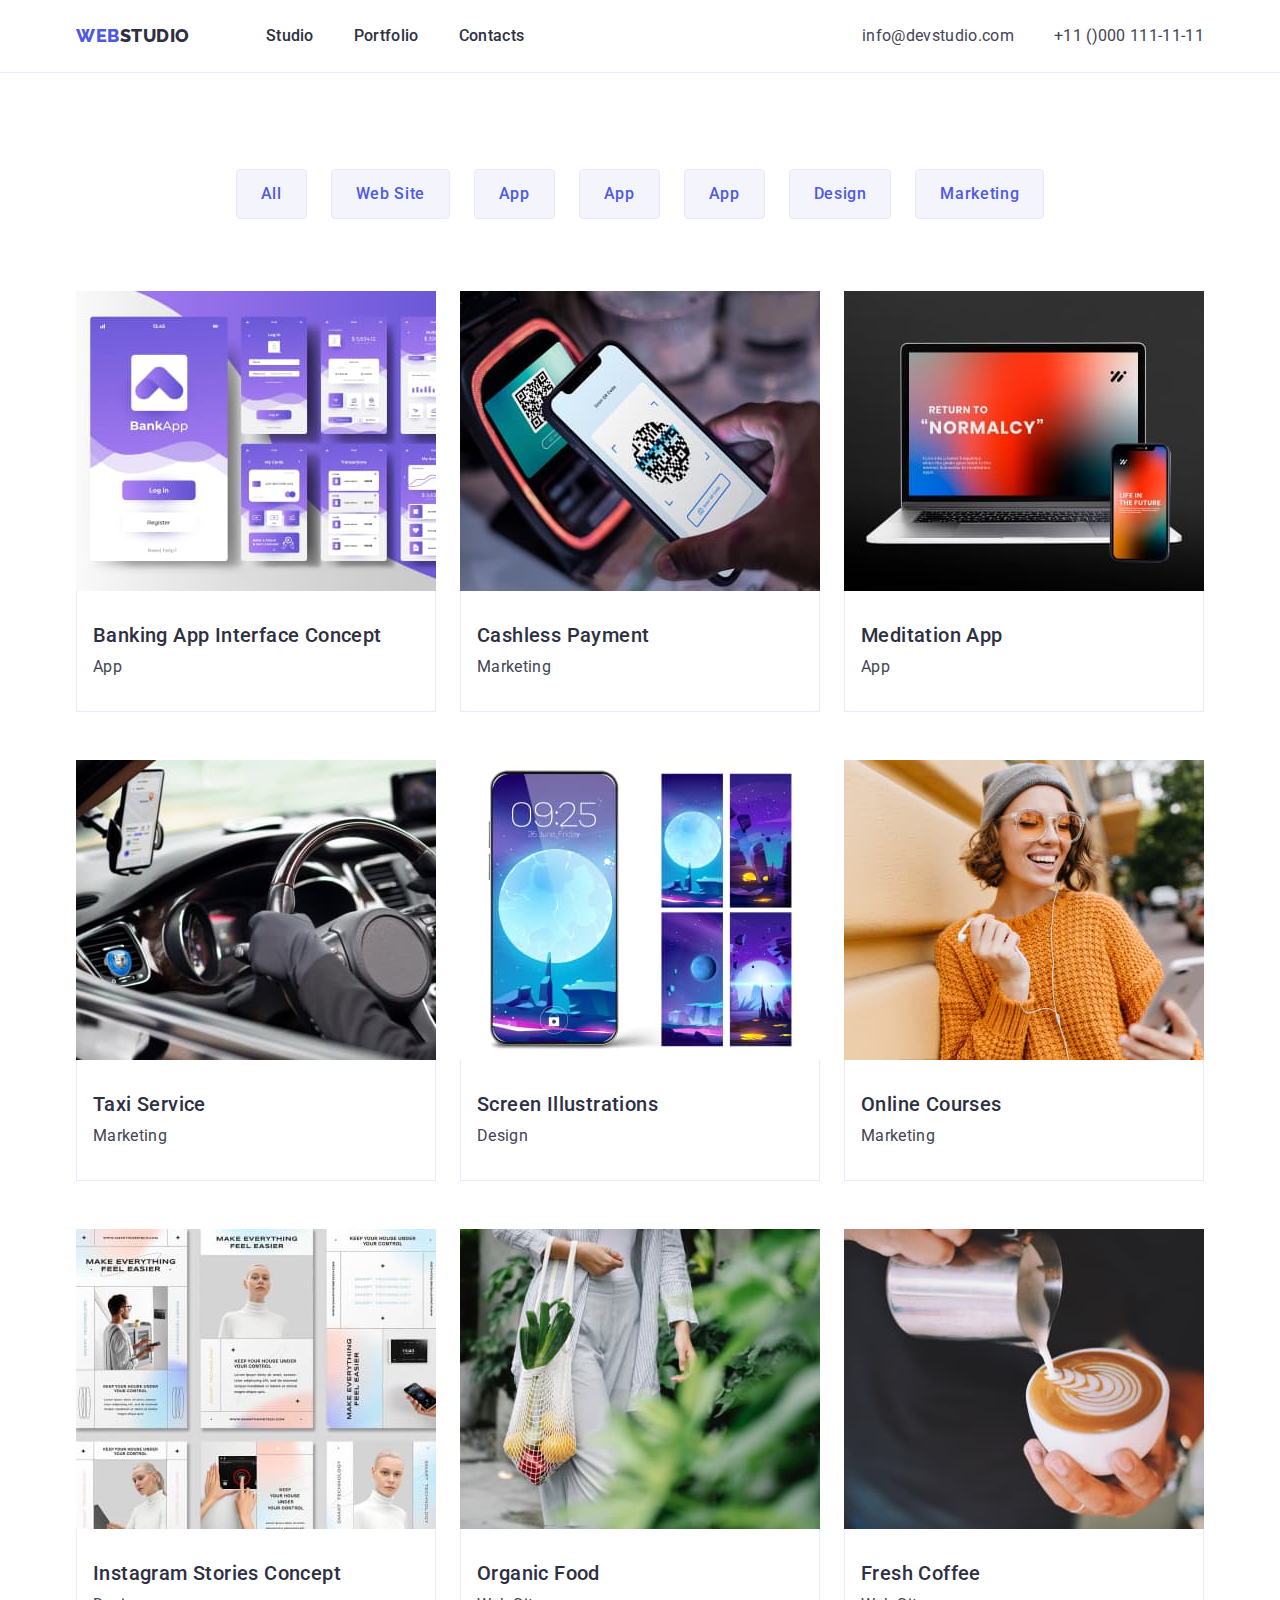
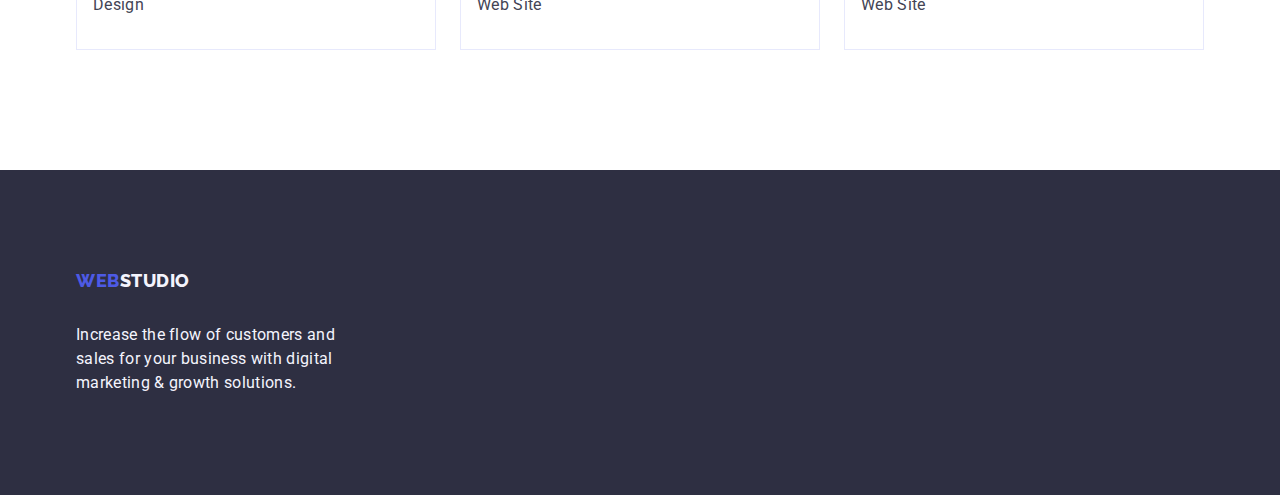
==== portfolio.html @ f2c1e911 "Initial commit" ====
<!DOCTYPE html>
<html lang="en">
  <head>
    <meta charset="UTF-8" />
    <meta http-equiv="X-UA-Compatible" content="IE=edge" />
    <meta name="viewport" content="width=device-width, initial-scale=1.0" />
    <title>WebStudio</title>
    <link
      rel="stylesheet"
      href="https://cdn.jsdelivr.net/npm/modern-normalize@1.1.0/modern-normalize.min.css"
    />
    <link rel="preconnect" href="https://fonts.googleapis.com" />
    <link rel="preconnect" href="https://fonts.gstatic.com" crossorigin />
    <link
      href="https://fonts.googleapis.com/css2?family=Raleway:wght@800&family=Roboto:wght@400;500;700;900&display=swap"
      rel="stylesheet"
    />
    <link rel="stylesheet" href="./css/styles.css" />
  </head>
  <body>
    <header class="page-header">
      <div class="container page-header-container">
        <nav class="page-nav">
          <a class="logo-type link" href="./index.html"
            >Web<span class="colorr">Studio</span></a
          >
          <ul class="menu-list list">
            <li class="menu-item">
              <a class="menu-link link" href="./index.html">Studio</a>
            </li>

            <li class="menu-item">
              <a class="menu-link link" href="./portfolio.html">Portfolio</a>
            </li>

            <li class="menu-item">
              <a class="menu-link link" href="">Contacts</a>
            </li>
          </ul>
        </nav>

        <address class="contacts-i">
          <ul class="contact list">
            <li class="contact-item">
              <a class="addressa link" href="mailto:info@devstudio.com"
                >info@devstudio.com</a
              >
            </li>
            <li class="contact-item">
              <a class="addressa link" href="tel:+110001111111"
                >+11 ()000 111-11-11</a
              >
            </li>
          </ul>
        </address>
      </div>
    </header>

    <!-- Portfolio -->

    <main>
      <!-- Portfolio-btn -->

      <section class="section-portfolio">
        <div class="container">
          <h1 hidden class="zoro">filter-portfolio</h1>
          <ul class="flex-btn list">
            <li class="flex-list list">
              <button class="portfolio-btn" type="button">All</button>
            </li>
            <li class="flex-list list">
              <button class="portfolio-btn" type="button">Web Site</button>
            </li>
            <li class="flex-list list">
              <button class="portfolio-btn" type="button">App</button>
            </li>

            <li class="flex-list list">
              <button class="portfolio-btn" type="button">App</button>
            </li>
            <li class="flex-list list">
              <button class="portfolio-btn" type="button">App</button>
            </li>
            <li class="flex-list list">
              <button class="portfolio-btn" type="button">Design</button>
            </li>
            <li class="flex-list list">
              <button class="portfolio-btn" type="button">Marketing</button>
            </li>
          </ul>

          <!-- Portfolio-list -->

          <ul class="flex-container-portfolio list link">
            <li class="flex-items-portfolio link">
              <a class="link-a"
                ><div class="post">
                  <img
                    class="link"
                    src="./images/portfolio/img-4.jpg"
                    alt="img-banking-app"
                    width="360"
                    height="300"
                  />
                </div>
                <div class="post-ht">
                  <h2 class="post-heading menu-portfolio">
                    Banking App Interface Concept
                  </h2>
                  <p class="portfolio-text">App</p>
                </div>
              </a>
            </li>

            <li class="flex-items-portfolio link">
              <a class="link-a"
                ><div class="post">
                  <img
                    class="link"
                    src="./images/portfolio/img-5.jpg"
                    alt="img-cashless-payment"
                    width="360"
                    height="300"
                  />
                </div>
                <div class="post-ht">
                  <h2 class="post-heading menu-portfolio">Cashless Payment</h2>
                  <p class="portfolio-text">Marketing</p>
                </div>
              </a>
            </li>

            <li class="flex-items-portfolio link">
              <a class="link-a"
                ><div class="post">
                  <img
                    class="link"
                    src="./images/portfolio/img-6.jpg"
                    alt="img-meditation-app"
                    width="360"
                    height="300"
                  />
                </div>
                <div class="post-ht">
                  <h2 class="post-heading menu-portfolio">Meditation App</h2>
                  <p class="portfolio-text">App</p>
                </div>
              </a>
            </li>

            <li class="flex-items-portfolio link">
              <a class="link-a"
                ><div class="post">
                  <img
                    class="link"
                    src="./images/portfolio/img-7.jpg"
                    alt="img-taxi-service"
                    width="360"
                    height="300"
                  />
                </div>
                <div class="post-ht">
                  <h2 class="post-heading menu-portfolio">Taxi Service</h2>
                  <p class="portfolio-text">Marketing</p>
                </div>
              </a>
            </li>

            <li class="flex-items-portfolio link">
              <a class="link-a"
                ><div class="post">
                  <img
                    class="link"
                    src="./images/portfolio/img-8.jpg"
                    alt="img-screen-illustrations"
                    width="360"
                    height="300"
                  />
                </div>
                <div class="post-ht">
                  <h2 class="post-heading menu-portfolio">
                    Screen Illustrations
                  </h2>
                  <p class="portfolio-text">Design</p>
                </div>
              </a>
            </li>

            <li class="flex-items-portfolio link">
              <a class="link-a"
                ><div class="post">
                  <img
                    class="link"
                    src="./images/portfolio/img-9.jpg"
                    alt="img-online-courses"
                    width="360"
                    height="300"
                  />
                </div>
                <div class="post-ht">
                  <h2 class="post-heading menu-portfolio">Online Courses</h2>
                  <p class="portfolio-text">Marketing</p>
                </div>
              </a>
            </li>

            <li class="flex-items-portfolio link">
              <a class="link-a"
                ><div class="post">
                  <img
                    class="link"
                    src="./images/portfolio/img-10.jpg"
                    alt="img-instagram-stories-concept"
                    width="360"
                    height="300"
                  />
                </div>
                <div class="post-ht">
                  <h2 class="post-heading menu-portfolio">
                    Instagram Stories Concept
                  </h2>
                  <p class="portfolio-text">Design</p>
                </div>
              </a>
            </li>

            <li class="flex-items-portfolio link">
              <a class="link-a"
                ><div class="post">
                  <img
                    class="link"
                    src="./images/portfolio/img-11.jpg"
                    alt="img-organic-food"
                    width="360"
                    height="300"
                  />
                </div>
                <div class="post-ht">
                  <h2 class="post-heading menu-portfolio">Organic Food</h2>
                  <p class="portfolio-text">Web Site</p>
                </div>
              </a>
            </li>

            <li class="flex-items-portfolio link">
              <a class="link-a"
                ><div class="post">
                  <img
                    class="link"
                    src="./images/portfolio/img-12.jpg"
                    alt="img-fresh-coffee"
                    width="360"
                    height="300"
                  />
                </div>
                <div class="post-ht">
                  <h2 class="post-heading menu-portfolio">Fresh Coffee</h2>
                  <p class="portfolio-text">Web Site</p>
                </div>
              </a>
            </li>
          </ul>
        </div>
      </section>
    </main>

    <footer class="footer">
      <div class="container">
        <a class="logo-type-footer link" href="./index.html"
          >Web<span class="colorr-footer">Studio</span></a
        >
        <p class="footer-text">
          Increase the flow of customers and sales for your business with
          digital marketing & growth solutions.
        </p>
      </div>
    </footer>
  </body>
</html>
---- css/styles.css ----
:root {
  --frequent-color: #2e2f42;
  --logo-btm-color: #4d5ae5;
  --text-color: #434455;
  --fond-color: #ffffff;
  --fond-btn-color: #f4f4fd;
  --btn-color: #404bbf;
  --border-color: #e7e9fc;
}

h1,
h2,
h3,
p {
  margin-top: 0;
  margin-bottom: 0;
}

ul {
  margin-top: 0;
  margin-bottom: 0;
  padding-left: 0;
}

img {
  display: block;
}

address {
  font-style: normal;
}

button {
  cursor: pointer;
}

body {
  font-family: "Roboto", sans-serif;
  color: var(--text-color);
  background-color: var(--fond-color);
}

.list {
  list-style: none;
}
.link {
  text-decoration: none;
}

.container {
  max-width: 1158px;
  padding: 0 15px;
  margin: 0 auto;
}

/* Header */
.logo-type {
  display: flex;
  align-items: center;
  margin-right: 76px;
  font-family: "Raleway", sans-serif;
  font-weight: 800;
  font-size: 18px;
  line-height: 1.17;
  letter-spacing: 0.03em;
  text-transform: uppercase;
  color: var(--logo-btm-color);
}

/*  color-logo*/

.colorr {
  color: var(--frequent-color);
}

.menu-list {
  display: flex;
  gap: 40px;
}

.menu-link {
  display: inline-block;
  padding-top: 24px;
  padding-bottom: 24px;
  font-weight: 500;
  font-size: 16px;
  line-height: 1.5;
  letter-spacing: 0.02em;
  color: var(--frequent-color);
}

.menu-link:hover,
.menu-link:focus {
  color: var(--btn-color);
}

.addressa {
  font-family: "Roboto", sans-serif;
  font-style: normal;
  font-size: 16px;
  line-height: 1.5;
  letter-spacing: 0.02em;
  color: var(--text-color);
  display: flex;
  align-items: center;
}

.contact-mailto-nunber,
.contact-mailto-nunbe {
  color: var(--btn-color);
}

.addressa:hover,
.addressa:focus {
  color: var(--btn-color);
}

.contact {
  display: flex;
  gap: 40px;
  margin-left: 332px;
  padding-top: 24px;
  padding-bottom: 24px;
}

.contacts-i {
  font-style: normal;
  margin-left: auto;
}

.page-header {
  border-bottom: 1px solid var(--border-color);
  background-color: var(--fond-color);
}

.page-nav {
  display: flex;
  align-items: center;
}

.page-header .page-header-container {
  display: flex;
  align-items: center;
}

/* Section 1*/

.section-hero {
  background: var(--frequent-color);
  padding: 188px 0;
}

.main-title {
  font-size: 56px;
  line-height: 1.07;
  letter-spacing: 0.02em;
  color: var(--fond-color);
  max-width: 496px;
  display: flex;
  flex-wrap: wrap;
  margin-left: auto;
  margin-right: auto;
}

.modal-btn {
  font-family: "Roboto", sans-serif;
  font-weight: 500;
  font-size: 16px;
  line-height: 1.5;
  letter-spacing: 0.04em;
  color: var(--fond-color);
  background: var(--logo-btm-color);
  cursor: pointer;

  margin-top: 48px;
  margin-left: auto;
  margin-right: auto;
  display: block;
  padding: 16px 32px;
  border: none;
  height: 56px;
  min-width: 169px;
  border-radius: 4px;
}

.modal-btn:hover,
.modal-btn:focus {
  background: var(--btn-color);
  color: var(--fond-color);
}

/* Section 2 */

.distinctive-features {
  padding: 120px 0;
}

.flex-container-s {
  padding-top: 111px;
  list-style: none;
  display: flex;
  flex-wrap: wrap;
  gap: 24px;
  flex-basis: calc((100% - 72px) / 4);
}


.flex-items-s {
  width: 264px;
}

.flex-h-s {
  display: flex;
  margin-bottom: 8px;
  margin-left: 0;
}


/* Section 3  */

.our-work {
  padding-bottom: 120px;
}

.our-work-header {
  font-size: 36px;
  line-height: 1.11;
  letter-spacing: 0.02em;
  text-transform: capitalize;
  text-align: center;
  color: var(--frequent-color);
}

.our-work-container {
  padding-bottom: 120px;
}

.flex-container-w {
  display: flex;
  flex-wrap: wrap;
  gap: 24px;
  margin-top: 72px;
  margin-bottom: 100px;
}

.flex-h-w {
  margin-bottom: 72px;
}

/* Section 4*/

.flex-h-t {
  margin-bottom: 72px;
}

.flex-container-t {
  display: flex;
  flex-wrap: wrap;
  gap: 24px;
  margin-top: 72px;
  margin-bottom: 120px;
}

.flex-items-t {
  border-radius: 0 0 4px 4px;
}

.post-s-t {
  padding: 32px 16px;
}

.team-member-name {
  text-align: center;
  margin-bottom: 8px;
}

.our-team-text {
  text-align: center;
}

.our-team {
  background: var(--fond-btn-color);
  padding: 120px 0;
}

.our-team-header {
  font-size: 36px;
  line-height: 1.11;
  letter-spacing: 0.02em;
  text-transform: capitalize;
  text-align: center;
  color: var(--frequent-color);
}

.team-member-name {
  font-weight: 500;
  font-size: 20px;
  line-height: 1.2;
  letter-spacing: 0.02em;
  color: var(--frequent-color);
}

.our-team-text {
  font-size: 16px;
  line-height: 1.5;
  letter-spacing: 0.02em;
  color: var(--text-color);
}

/* container-our-team */

.container-our-team {
  width: 1158px;
}

.img {
  background-color: var(--fond-color);
}

/* Footer */

.footer {
  background: var(--frequent-color);
  padding: 100px 0;
}

.logo-type-footer {
  font-family: "Raleway", sans-serif;
  font-style: normal;
  font-weight: 800;
  font-size: 18px;
  line-height: 1.17;
  letter-spacing: 0.03em;
  text-transform: uppercase;
  color: var(--logo-btm-color);
}

.footer-text {
  font-size: 16px;
  line-height: 1.5;
  letter-spacing: 0.02em;
  color: var(--fond-btn-color);
}

.logo-type-footer {
  margin-bottom: 16px;
  display: inline-block;
}

.footer-text {
  padding-top: 16px;
  max-width: 264px;
}

/* colorr-footer-logo */
.colorr-footer {
  color: var(--fond-btn-color);
}

/* Portfolio */

.menu-portfolio {
  font-weight: 500;
  font-size: 20px;
  line-height: 1.2;
  letter-spacing: 0.02em;
  color: var(--frequent-color);
}

.portfolio-text {
  font-size: 16px;
  line-height: 1.5;
  letter-spacing: 0.02em;
  color: var(--text-color);
}

.portfolio-btn:hover,
.portfolio-btn:focus {
  background: var(--btn-color);
  color: var(--fond-color);
  border: 1px solid transparent;
}

.portfolio-btn {
  font-family: "Roboto", sans-serif;
  font-weight: 500;
  font-size: 16px;
  line-height: 1.5;
  letter-spacing: 0.04em;
  color: var(--logo-btm-color);
  background-color: var(--fond-btn-color);
  cursor: pointer;
}

/* Portfolio-container */

.section-portfolio {
  padding-top: 96px;
  padding-bottom: 120px;
}

.flex-btn {
  display: flex;
  flex-wrap: wrap;
  justify-content: center;
  gap: 24px;
  margin-bottom: 72px;
}

.portfolio-btn {
  padding: 12px 24px;
  border-radius: 4px;
  border: 1px solid var(--border-color);
}

.flex-container-portfolio {
  list-style: none;
  display: flex;
  flex-wrap: wrap;
  gap: 24px;
  row-gap: 48px;
}

.flex-items-portfolio {
  width: calc((100% - 48px) / 3);
}

.post {
  max-width: 100%;
}

.post-ht {
  padding: 32px 16px;
  border: 1px solid var(--border-color);
  border-top: none;
}

.post-heading {
  margin-bottom: 8px;
}
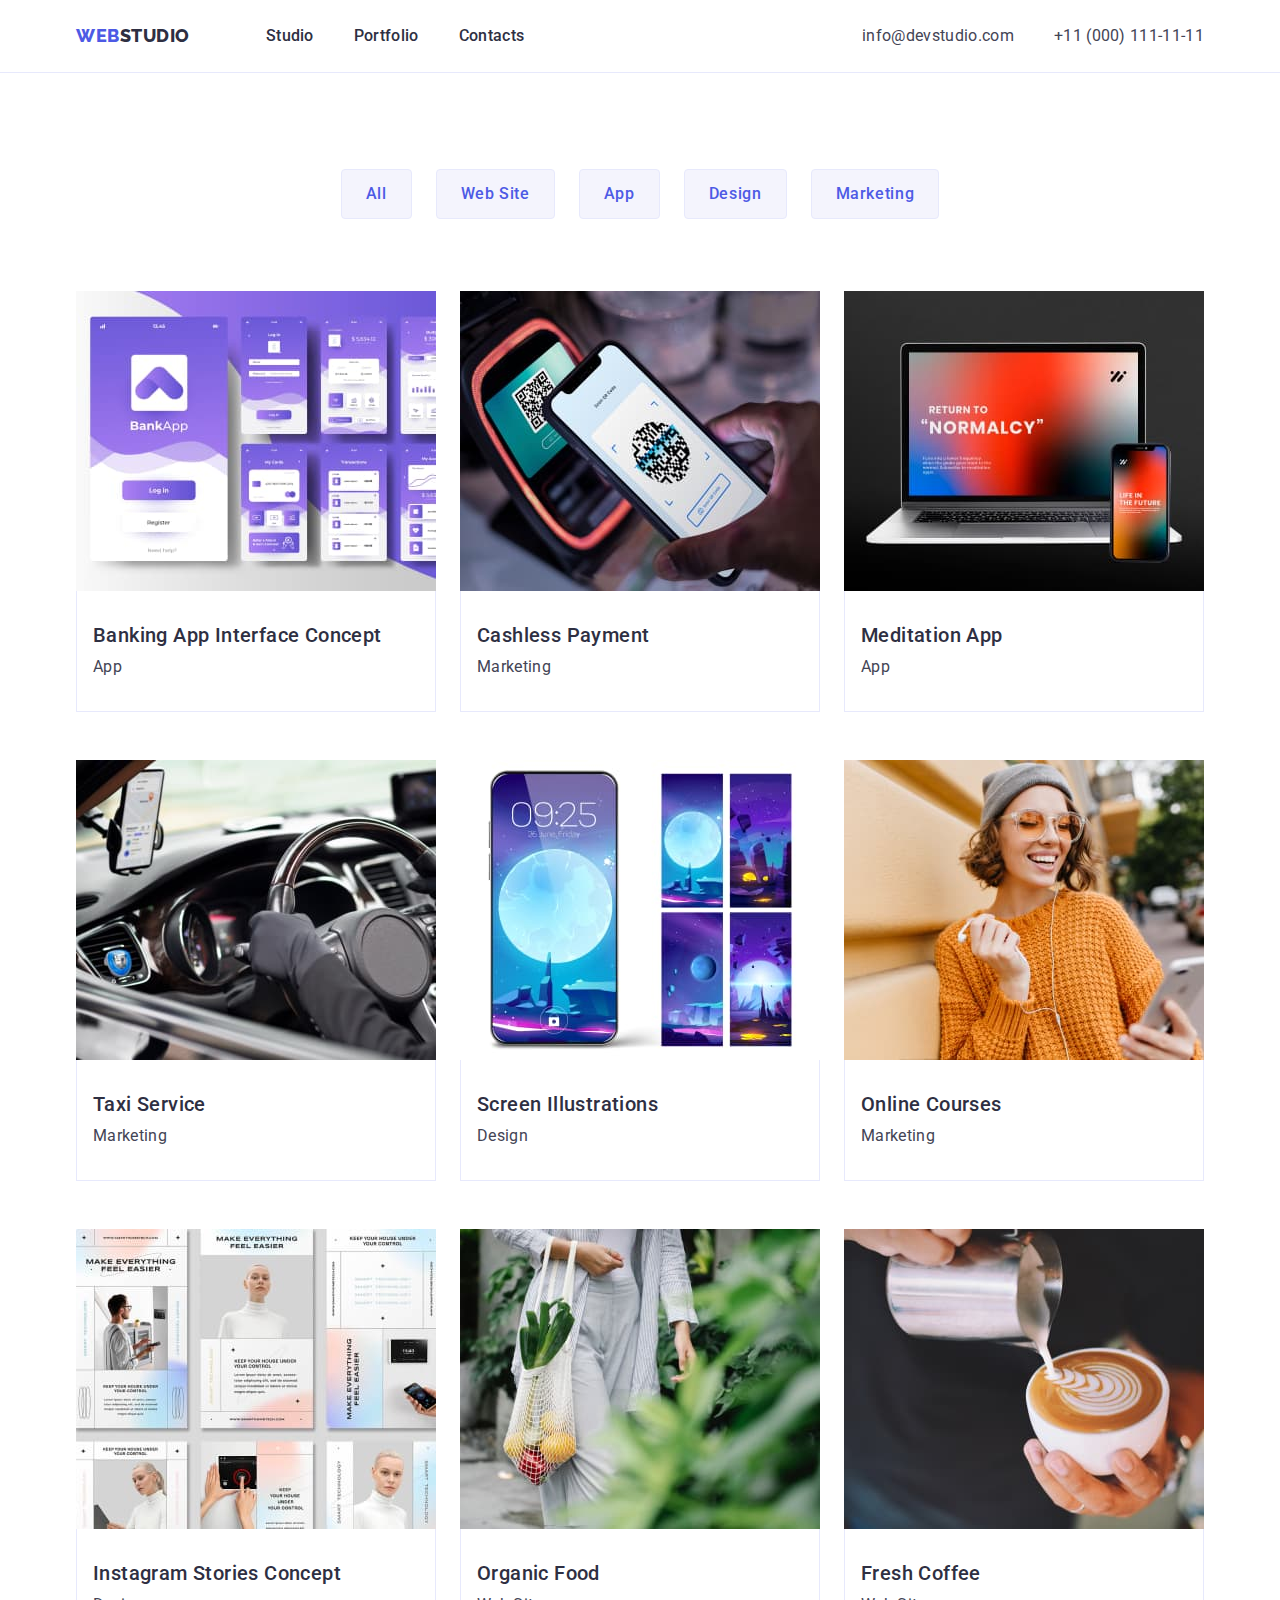
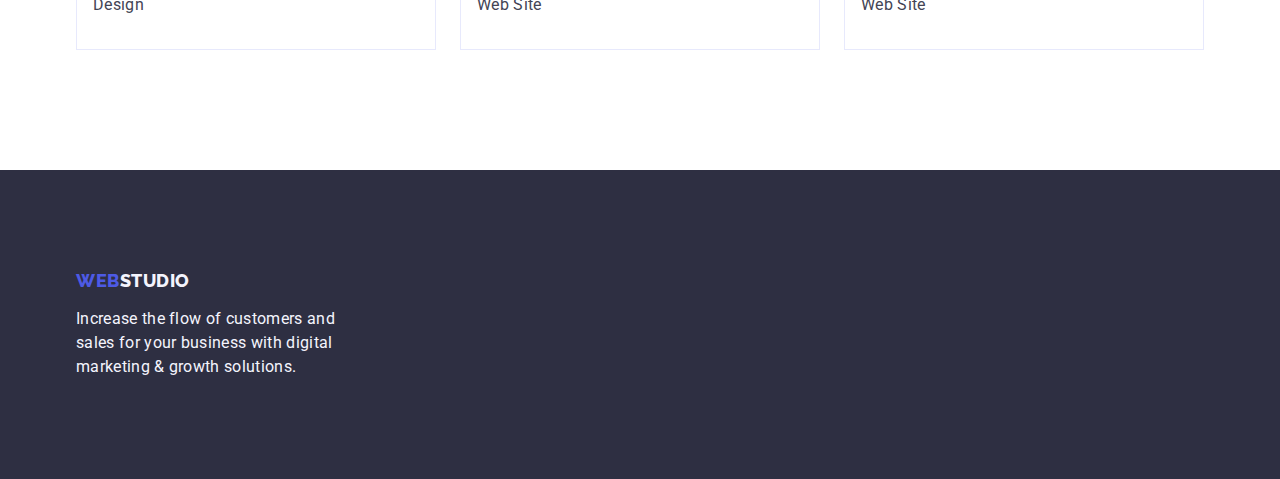
==== commit f8cc52a4: "hw3" ====
--- a/portfolio.html
+++ b/portfolio.html
@@ -48,7 +48,7 @@
             </li>
             <li class="contact-item">
               <a class="addressa link" href="tel:+110001111111"
-                >+11 ()000 111-11-11</a
+                >+11 (000) 111-11-11</a
               >
             </li>
           </ul>
@@ -65,25 +65,23 @@
         <div class="container">
           <h1 hidden class="zoro">filter-portfolio</h1>
           <ul class="flex-btn list">
+
             <li class="flex-list list">
               <button class="portfolio-btn" type="button">All</button>
             </li>
+
             <li class="flex-list list">
               <button class="portfolio-btn" type="button">Web Site</button>
             </li>
+
             <li class="flex-list list">
               <button class="portfolio-btn" type="button">App</button>
             </li>
 
             <li class="flex-list list">
-              <button class="portfolio-btn" type="button">App</button>
-            </li>
-            <li class="flex-list list">
-              <button class="portfolio-btn" type="button">App</button>
-            </li>
-            <li class="flex-list list">
               <button class="portfolio-btn" type="button">Design</button>
             </li>
+
             <li class="flex-list list">
               <button class="portfolio-btn" type="button">Marketing</button>
             </li>
@@ -94,15 +92,13 @@
           <ul class="flex-container-portfolio list link">
             <li class="flex-items-portfolio link">
               <a class="link-a"
-                ><div class="post">
-                  <img
+                ><img
                     class="link"
                     src="./images/portfolio/img-4.jpg"
                     alt="img-banking-app"
                     width="360"
                     height="300"
                   />
-                </div>
                 <div class="post-ht">
                   <h2 class="post-heading menu-portfolio">
                     Banking App Interface Concept
@@ -114,15 +110,13 @@
 
             <li class="flex-items-portfolio link">
               <a class="link-a"
-                ><div class="post">
-                  <img
+                ><img
                     class="link"
                     src="./images/portfolio/img-5.jpg"
                     alt="img-cashless-payment"
                     width="360"
                     height="300"
                   />
-                </div>
                 <div class="post-ht">
                   <h2 class="post-heading menu-portfolio">Cashless Payment</h2>
                   <p class="portfolio-text">Marketing</p>
@@ -132,7 +126,7 @@
 
             <li class="flex-items-portfolio link">
               <a class="link-a"
-                ><div class="post">
+                >
                   <img
                     class="link"
                     src="./images/portfolio/img-6.jpg"
@@ -140,7 +134,7 @@
                     width="360"
                     height="300"
                   />
-                </div>
+              
                 <div class="post-ht">
                   <h2 class="post-heading menu-portfolio">Meditation App</h2>
                   <p class="portfolio-text">App</p>
@@ -150,7 +144,7 @@
 
             <li class="flex-items-portfolio link">
               <a class="link-a"
-                ><div class="post">
+                >
                   <img
                     class="link"
                     src="./images/portfolio/img-7.jpg"
@@ -158,7 +152,7 @@
                     width="360"
                     height="300"
                   />
-                </div>
+                
                 <div class="post-ht">
                   <h2 class="post-heading menu-portfolio">Taxi Service</h2>
                   <p class="portfolio-text">Marketing</p>
@@ -168,7 +162,7 @@
 
             <li class="flex-items-portfolio link">
               <a class="link-a"
-                ><div class="post">
+                >
                   <img
                     class="link"
                     src="./images/portfolio/img-8.jpg"
@@ -176,7 +170,7 @@
                     width="360"
                     height="300"
                   />
-                </div>
+                
                 <div class="post-ht">
                   <h2 class="post-heading menu-portfolio">
                     Screen Illustrations
@@ -188,7 +182,7 @@
 
             <li class="flex-items-portfolio link">
               <a class="link-a"
-                ><div class="post">
+                >
                   <img
                     class="link"
                     src="./images/portfolio/img-9.jpg"
@@ -196,7 +190,7 @@
                     width="360"
                     height="300"
                   />
-                </div>
+              
                 <div class="post-ht">
                   <h2 class="post-heading menu-portfolio">Online Courses</h2>
                   <p class="portfolio-text">Marketing</p>
@@ -206,7 +200,7 @@
 
             <li class="flex-items-portfolio link">
               <a class="link-a"
-                ><div class="post">
+                >
                   <img
                     class="link"
                     src="./images/portfolio/img-10.jpg"
@@ -214,7 +208,7 @@
                     width="360"
                     height="300"
                   />
-                </div>
+                
                 <div class="post-ht">
                   <h2 class="post-heading menu-portfolio">
                     Instagram Stories Concept
@@ -226,7 +220,7 @@
 
             <li class="flex-items-portfolio link">
               <a class="link-a"
-                ><div class="post">
+                >
                   <img
                     class="link"
                     src="./images/portfolio/img-11.jpg"
@@ -234,7 +228,7 @@
                     width="360"
                     height="300"
                   />
-                </div>
+                
                 <div class="post-ht">
                   <h2 class="post-heading menu-portfolio">Organic Food</h2>
                   <p class="portfolio-text">Web Site</p>
@@ -244,7 +238,7 @@
 
             <li class="flex-items-portfolio link">
               <a class="link-a"
-                ><div class="post">
+                >
                   <img
                     class="link"
                     src="./images/portfolio/img-12.jpg"
@@ -252,7 +246,7 @@
                     width="360"
                     height="300"
                   />
-                </div>
+                
                 <div class="post-ht">
                   <h2 class="post-heading menu-portfolio">Fresh Coffee</h2>
                   <p class="portfolio-text">Web Site</p>
--- a/css/styles.css
+++ b/css/styles.css
@@ -24,6 +24,8 @@
 
 img {
   display: block;
+  height: auto;
+  max-width: 100%;
 }
 
 address {
@@ -195,18 +197,30 @@
   padding: 120px 0;
 }
 
+.visually-hidden {
+  position: absolute;
+  width: 1px;
+  height: 1px;
+  margin: -1px;
+  border: 0;
+  padding: 0;
+  
+  white-space: nowrap;
+  clip-path: inset(100%);
+  clip: rect(0 0 0 0);
+  overflow: hidden;
+}
+
 .flex-container-s {
-  padding-top: 111px;
   list-style: none;
   display: flex;
-  flex-wrap: wrap;
   gap: 24px;
-  flex-basis: calc((100% - 72px) / 4);
 }
 
 
 .flex-items-s {
   width: 264px;
+  flex-basis: calc((100% - 72px) / 4);
 }
 
 .flex-h-s {
@@ -215,6 +229,18 @@
   margin-left: 0;
 }
 
+.distinctive-features-text {
+  line-height: 24px;
+}
+
+.distinctive-features-header {
+  text-align: center;
+  font-weight: 500;
+  font-size: 20px;
+  line-height: 1.2;
+  letter-spacing: 0.02em;
+  color: var(--frequent-color);
+  }
 
 /* Section 3  */
 
@@ -231,22 +257,20 @@
   color: var(--frequent-color);
 }
 
-.our-work-container {
-  padding-bottom: 120px;
-}
 
 .flex-container-w {
   display: flex;
-  flex-wrap: wrap;
   gap: 24px;
-  margin-top: 72px;
-  margin-bottom: 100px;
 }
 
 .flex-h-w {
   margin-bottom: 72px;
 }
 
+.flex-items-w {
+  flex-basis: calc((100% - 48px) / 3);
+}
+
 /* Section 4*/
 
 .flex-h-t {
@@ -255,14 +279,12 @@
 
 .flex-container-t {
   display: flex;
-  flex-wrap: wrap;
   gap: 24px;
-  margin-top: 72px;
-  margin-bottom: 120px;
 }
 
 .flex-items-t {
   border-radius: 0 0 4px 4px;
+  flex-basis: calc((100% - 72px) / 4);
 }
 
 .post-s-t {
@@ -348,7 +370,6 @@
 }
 
 .footer-text {
-  padding-top: 16px;
   max-width: 264px;
 }
 
@@ -425,10 +446,6 @@
   width: calc((100% - 48px) / 3);
 }
 
-.post {
-  max-width: 100%;
-}
-
 .post-ht {
   padding: 32px 16px;
   border: 1px solid var(--border-color);
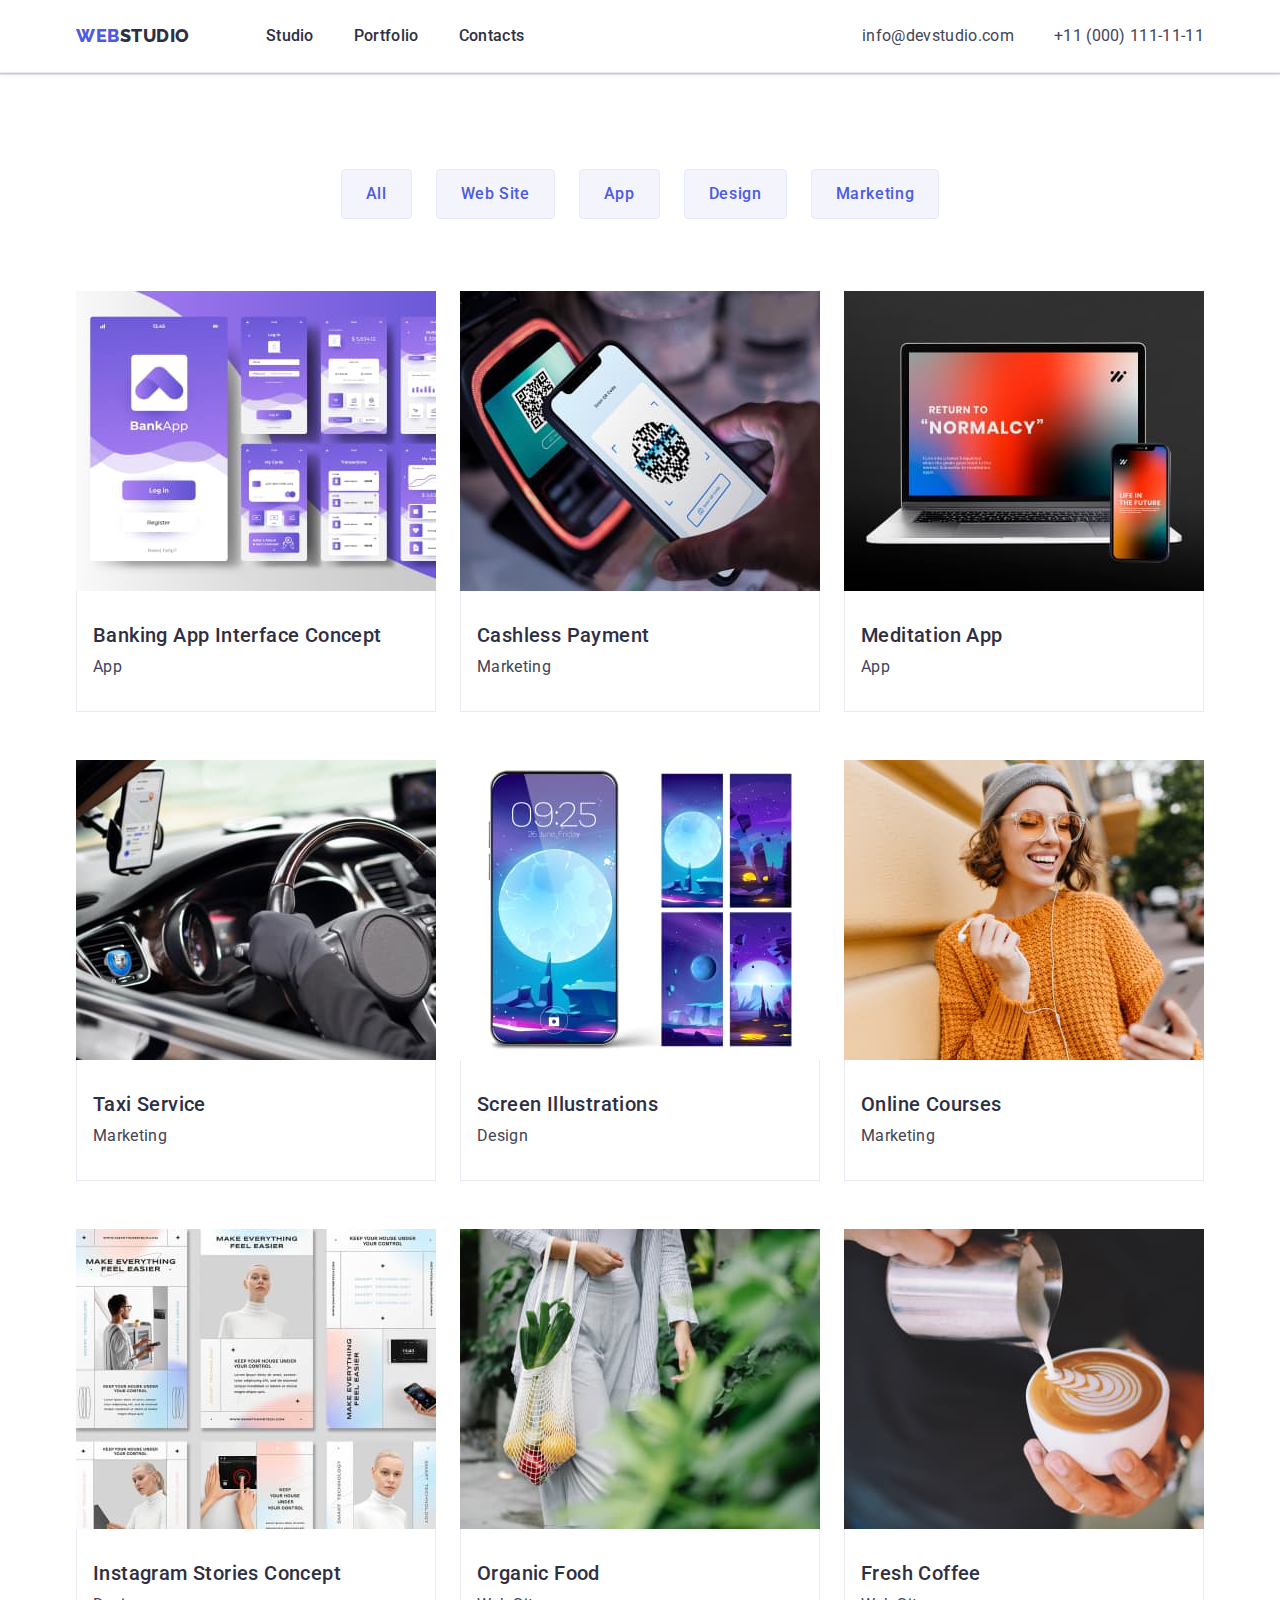
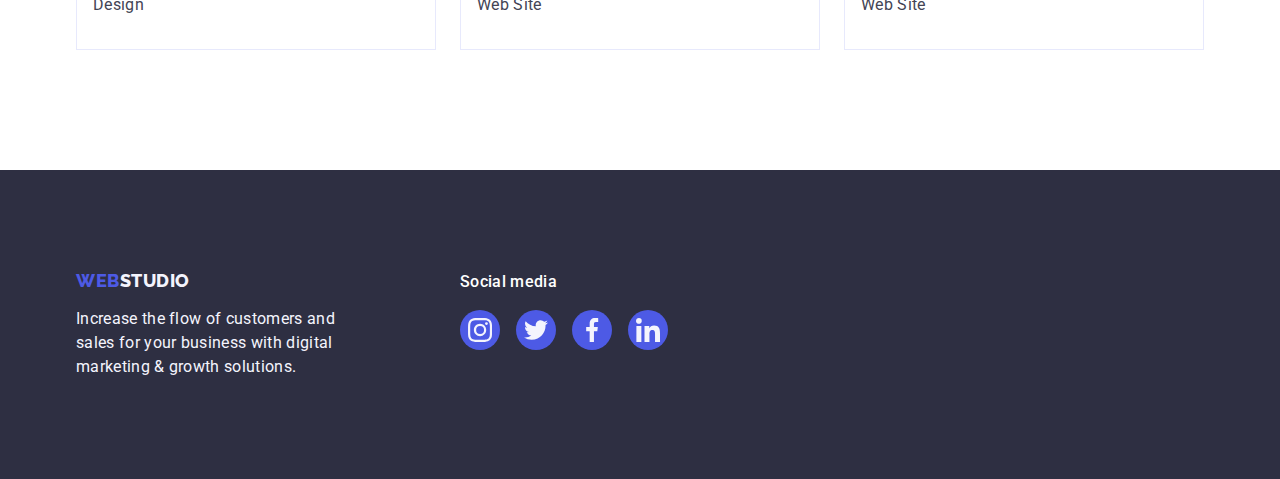
==== commit 61b99e80: "end" ====
--- a/portfolio.html
+++ b/portfolio.html
@@ -65,7 +65,6 @@
         <div class="container">
           <h1 hidden class="zoro">filter-portfolio</h1>
           <ul class="flex-btn list">
-
             <li class="flex-list list">
               <button class="portfolio-btn" type="button">All</button>
             </li>
@@ -93,12 +92,12 @@
             <li class="flex-items-portfolio link">
               <a class="link-a"
                 ><img
-                    class="link"
-                    src="./images/portfolio/img-4.jpg"
-                    alt="img-banking-app"
-                    width="360"
-                    height="300"
-                  />
+                  class="link"
+                  src="./images/portfolio/img-4.jpg"
+                  alt="img-banking-app"
+                  width="360"
+                  height="300"
+                />
                 <div class="post-ht">
                   <h2 class="post-heading menu-portfolio">
                     Banking App Interface Concept
@@ -111,12 +110,12 @@
             <li class="flex-items-portfolio link">
               <a class="link-a"
                 ><img
-                    class="link"
-                    src="./images/portfolio/img-5.jpg"
-                    alt="img-cashless-payment"
-                    width="360"
-                    height="300"
-                  />
+                  class="link"
+                  src="./images/portfolio/img-5.jpg"
+                  alt="img-cashless-payment"
+                  width="360"
+                  height="300"
+                />
                 <div class="post-ht">
                   <h2 class="post-heading menu-portfolio">Cashless Payment</h2>
                   <p class="portfolio-text">Marketing</p>
@@ -125,16 +124,15 @@
             </li>
 
             <li class="flex-items-portfolio link">
-              <a class="link-a"
-                >
-                  <img
-                    class="link"
-                    src="./images/portfolio/img-6.jpg"
-                    alt="img-meditation-app"
-                    width="360"
-                    height="300"
-                  />
-              
+              <a class="link-a">
+                <img
+                  class="link"
+                  src="./images/portfolio/img-6.jpg"
+                  alt="img-meditation-app"
+                  width="360"
+                  height="300"
+                />
+
                 <div class="post-ht">
                   <h2 class="post-heading menu-portfolio">Meditation App</h2>
                   <p class="portfolio-text">App</p>
@@ -143,16 +141,15 @@
             </li>
 
             <li class="flex-items-portfolio link">
-              <a class="link-a"
-                >
-                  <img
-                    class="link"
-                    src="./images/portfolio/img-7.jpg"
-                    alt="img-taxi-service"
-                    width="360"
-                    height="300"
-                  />
-                
+              <a class="link-a">
+                <img
+                  class="link"
+                  src="./images/portfolio/img-7.jpg"
+                  alt="img-taxi-service"
+                  width="360"
+                  height="300"
+                />
+
                 <div class="post-ht">
                   <h2 class="post-heading menu-portfolio">Taxi Service</h2>
                   <p class="portfolio-text">Marketing</p>
@@ -161,16 +158,15 @@
             </li>
 
             <li class="flex-items-portfolio link">
-              <a class="link-a"
-                >
-                  <img
-                    class="link"
-                    src="./images/portfolio/img-8.jpg"
-                    alt="img-screen-illustrations"
-                    width="360"
-                    height="300"
-                  />
-                
+              <a class="link-a">
+                <img
+                  class="link"
+                  src="./images/portfolio/img-8.jpg"
+                  alt="img-screen-illustrations"
+                  width="360"
+                  height="300"
+                />
+
                 <div class="post-ht">
                   <h2 class="post-heading menu-portfolio">
                     Screen Illustrations
@@ -181,16 +177,15 @@
             </li>
 
             <li class="flex-items-portfolio link">
-              <a class="link-a"
-                >
-                  <img
-                    class="link"
-                    src="./images/portfolio/img-9.jpg"
-                    alt="img-online-courses"
-                    width="360"
-                    height="300"
-                  />
-              
+              <a class="link-a">
+                <img
+                  class="link"
+                  src="./images/portfolio/img-9.jpg"
+                  alt="img-online-courses"
+                  width="360"
+                  height="300"
+                />
+
                 <div class="post-ht">
                   <h2 class="post-heading menu-portfolio">Online Courses</h2>
                   <p class="portfolio-text">Marketing</p>
@@ -199,16 +194,15 @@
             </li>
 
             <li class="flex-items-portfolio link">
-              <a class="link-a"
-                >
-                  <img
-                    class="link"
-                    src="./images/portfolio/img-10.jpg"
-                    alt="img-instagram-stories-concept"
-                    width="360"
-                    height="300"
-                  />
-                
+              <a class="link-a">
+                <img
+                  class="link"
+                  src="./images/portfolio/img-10.jpg"
+                  alt="img-instagram-stories-concept"
+                  width="360"
+                  height="300"
+                />
+
                 <div class="post-ht">
                   <h2 class="post-heading menu-portfolio">
                     Instagram Stories Concept
@@ -219,16 +213,15 @@
             </li>
 
             <li class="flex-items-portfolio link">
-              <a class="link-a"
-                >
-                  <img
-                    class="link"
-                    src="./images/portfolio/img-11.jpg"
-                    alt="img-organic-food"
-                    width="360"
-                    height="300"
-                  />
-                
+              <a class="link-a">
+                <img
+                  class="link"
+                  src="./images/portfolio/img-11.jpg"
+                  alt="img-organic-food"
+                  width="360"
+                  height="300"
+                />
+
                 <div class="post-ht">
                   <h2 class="post-heading menu-portfolio">Organic Food</h2>
                   <p class="portfolio-text">Web Site</p>
@@ -237,16 +230,15 @@
             </li>
 
             <li class="flex-items-portfolio link">
-              <a class="link-a"
-                >
-                  <img
-                    class="link"
-                    src="./images/portfolio/img-12.jpg"
-                    alt="img-fresh-coffee"
-                    width="360"
-                    height="300"
-                  />
-                
+              <a class="link-a">
+                <img
+                  class="link"
+                  src="./images/portfolio/img-12.jpg"
+                  alt="img-fresh-coffee"
+                  width="360"
+                  height="300"
+                />
+
                 <div class="post-ht">
                   <h2 class="post-heading menu-portfolio">Fresh Coffee</h2>
                   <p class="portfolio-text">Web Site</p>
@@ -258,16 +250,57 @@
       </section>
     </main>
 
+    <!--footer  -->
+
     <footer class="footer">
-      <div class="container">
-        <a class="logo-type-footer link" href="./index.html"
-          >Web<span class="colorr-footer">Studio</span></a
-        >
-        <p class="footer-text">
-          Increase the flow of customers and sales for your business with
-          digital marketing & growth solutions.
-        </p>
+      <div class="container footer-container">
+        <div class="logo-type-text-footer">
+          <a class="logo-type-footer link" href="./index.html"
+            >Web<span class="colorr-footer">Studio</span></a
+          >
+          <p class="footer-text">
+            Increase the flow of customers and sales for your business with
+            digital marketing & growth solutions.
+          </p>
+        </div>
+        <div class="social-network-footer">
+          <p class="social-network-text">Social media</p>
+          <ul class="social-network-list list">
+            <li class="social-network-list-item">
+              <a href="" class="social-network-list-link"
+                ><svg class="social-network-list-icon" width="24" height="24">
+                  <use href="./images/icons.svg#icon-instagram-2-1"></use>
+                </svg>
+              </a>
+            </li>
+
+            <li class="social-network-list-item">
+              <a href="" class="social-network-list-link"
+                ><svg class="social-network-list-icon" width="24" height="24">
+                  <use href="./images/icons.svg#icon-twitter-1-1"></use>
+                </svg>
+              </a>
+            </li>
+
+            <li class="social-network-list-item">
+              <a href="" class="social-network-list-link"
+                ><svg class="social-network-list-icon" width="24" height="24">
+                  <use href="./images/icons.svg#icon-facebook-1-1"></use>
+                </svg>
+              </a>
+            </li>
+
+            <li class="social-network-list-item">
+              <a href="" class="social-network-list-link"
+                ><svg class="social-network-list-icon" width="24" height="24">
+                  <use href="./images/icons.svg#icon-linkedin-1-1"></use>
+                </svg>
+              </a>
+            </li>
+          </ul>
+        </div>
       </div>
     </footer>
+
   </body>
 </html>
--- a/css/styles.css
+++ b/css/styles.css
@@ -6,6 +6,7 @@
   --fond-btn-color: #f4f4fd;
   --btn-color: #404bbf;
   --border-color: #e7e9fc;
+  --border-link: #8e8f99;
 }
 
 h1,
@@ -56,6 +57,12 @@
 }
 
 /* Header */
+
+.page-header {
+  box-shadow: 0px 2px 1px rgba(46, 47, 66, 0.08),
+    0px 1px 1px rgba(46, 47, 66, 0.16), 0px 1px 6px rgba(46, 47, 66, 0.08);
+}
+
 .logo-type {
   display: flex;
   align-items: center;
@@ -120,7 +127,6 @@
 .contact {
   display: flex;
   gap: 40px;
-  margin-left: 332px;
   padding-top: 24px;
   padding-bottom: 24px;
 }
@@ -150,6 +156,17 @@
 .section-hero {
   background: var(--frequent-color);
   padding: 188px 0;
+  background-repeat: no-repeat;
+  background-image: linear-gradient(
+      rgba(46, 47, 66, 0.7),
+      rgba(46, 47, 66, 0.7)
+    ),
+    url(../images/hero/people-office.jpg);
+  background-position: center;
+  background-size: cover;
+  max-width: 1440px;
+  margin: 0 auto;
+  background-color: #303030;
 }
 
 .main-title {
@@ -204,7 +221,7 @@
   margin: -1px;
   border: 0;
   padding: 0;
-  
+
   white-space: nowrap;
   clip-path: inset(100%);
   clip: rect(0 0 0 0);
@@ -216,7 +233,6 @@
   display: flex;
   gap: 24px;
 }
-
 
 .flex-items-s {
   width: 264px;
@@ -240,7 +256,17 @@
   line-height: 1.2;
   letter-spacing: 0.02em;
   color: var(--frequent-color);
-  }
+}
+
+.icon {
+  display: flex;
+  height: 112px;
+  margin-bottom: 8px;
+  justify-content: center;
+  align-items: center;
+  background: #f4f4fd;
+  border-radius: 4px;
+}
 
 /* Section 3  */
 
@@ -257,7 +283,6 @@
   color: var(--frequent-color);
 }
 
-
 .flex-container-w {
   display: flex;
   gap: 24px;
@@ -285,10 +310,12 @@
 .flex-items-t {
   border-radius: 0 0 4px 4px;
   flex-basis: calc((100% - 72px) / 4);
+  box-shadow: 0px 1px 6px rgba(46, 47, 66, 0.08),
+    0px 1px 1px rgba(46, 47, 66, 0.16), 0px 2px 1px rgba(46, 47, 66, 0.08);
 }
 
 .post-s-t {
-  padding: 32px 16px;
+  padding: 32px 0;
 }
 
 .team-member-name {
@@ -327,6 +354,7 @@
   line-height: 1.5;
   letter-spacing: 0.02em;
   color: var(--text-color);
+  margin-bottom: 8px;
 }
 
 /* container-our-team */
@@ -337,6 +365,87 @@
 
 .img {
   background-color: var(--fond-color);
+}
+
+.social-list {
+  display: flex;
+  justify-content: center;
+  gap: 24px;
+}
+
+.social-list-link {
+  display: flex;
+  justify-content: center;
+  align-items: center;
+  width: 40px;
+  height: 40px;
+  border-radius: 50%;
+  background-color: #4d5ae5;
+}
+
+.social-list-icon {
+  fill: currentColor;
+}
+
+.social-list-link:hover,
+.social-list-link:focus {
+  background-color: #404bbf;
+}
+
+.social-list-link:hover .social-list-icon,
+.social-list-link:focus .social-list-icon {
+  fill: var(--fond-btn-color);
+}
+
+/* Section 5  */
+.customers {
+  padding-top: 120px;
+  padding-bottom: 120px;
+}
+
+.customers-header {
+  display: flex;
+  justify-content: center;
+  align-items: center;
+  font-size: 36px;
+  line-height: 1.1;
+  margin-bottom: 72px;
+  color: var(--frequent-color);
+}
+
+.customers-list {
+  display: flex;
+  gap: 24px;
+  height: 88px;
+}
+
+.customers-list-item {
+  width: calc((100% - 120px) / 6);
+  height: 88px;
+}
+
+.customers-list-item .customers-list-link {
+  width: 100%;
+  height: 100%;
+}
+
+.customers-list-link {
+  display: flex;
+  justify-content: center;
+  align-items: center;
+  border: 1px solid #8e8f99;
+  border-radius: 4px;
+  color: var(--border-link);
+}
+
+.customers-list-link:hover,
+.customers-list-link:focus {
+  border-color: #404bbf;
+  color: #404bbf;
+}
+
+.customers-list-icon {
+  fill: currentColor;
 }
 
 /* Footer */
@@ -378,6 +487,48 @@
   color: var(--fond-btn-color);
 }
 
+.footer-container {
+  display: flex;
+  align-items: baseline;
+}
+
+.logo-type-text-footer {
+  margin-right: 120px;
+}
+
+.social-network-text {
+  font-weight: 500;
+  font-size: 16px;
+  line-height: 1.5;
+  letter-spacing: 0.02em;
+  margin-bottom: 16px;
+  color: var(--fond-color);
+}
+
+.social-network-list {
+  display: flex;
+  gap: 16px;
+}
+
+.social-network-list-link {
+  display: flex;
+  justify-content: center;
+  align-items: center;
+  width: 40px;
+  height: 40px;
+  border-radius: 50%;
+  background-color: #4d5ae5;
+}
+
+.social-network-list-link:hover,
+.social-network-list-link:focus {
+  background-color: #31d0aa;
+}
+
+.social-network-list-icon {
+  fill: var(--fond-btn-color);
+}
+
 /* Portfolio */
 
 .menu-portfolio {
@@ -400,6 +551,8 @@
   background: var(--btn-color);
   color: var(--fond-color);
   border: 1px solid transparent;
+  box-shadow: 0px 3px 1px rgba(0, 0, 0, 0.1), 0px 2px 1px rgba(0, 0, 0, 0.08),
+    0px 2px 2px rgba(0, 0, 0, 0.12);
 }
 
 .portfolio-btn {
@@ -455,3 +608,13 @@
 .post-heading {
   margin-bottom: 8px;
 }
+
+.link-a {
+  display: block;
+}
+
+.link-a:hover,
+.link-a:focus {
+  box-shadow: 0px 1px 6px rgba(46, 47, 66, 0.08),
+    0px 1px 1px rgba(46, 47, 66, 0.16), 0px 2px 1px rgba(46, 47, 66, 0.08);
+}
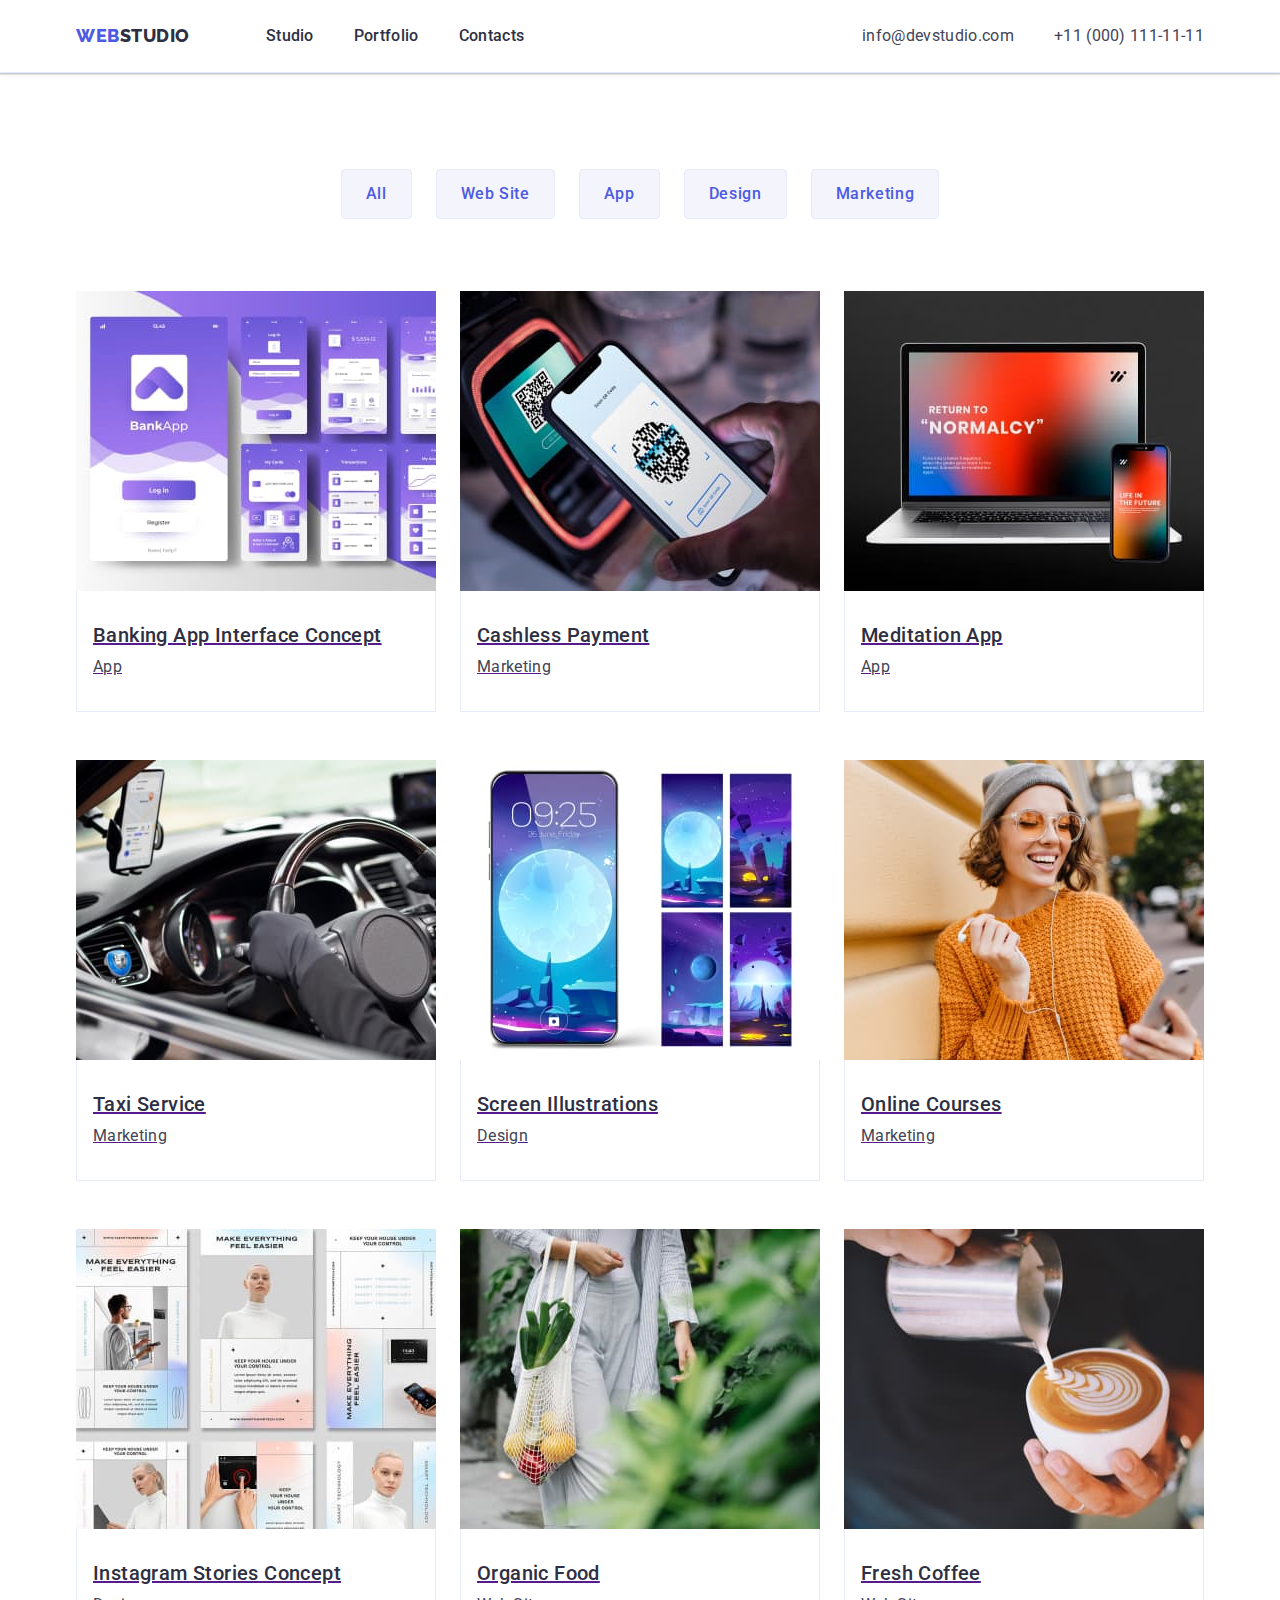
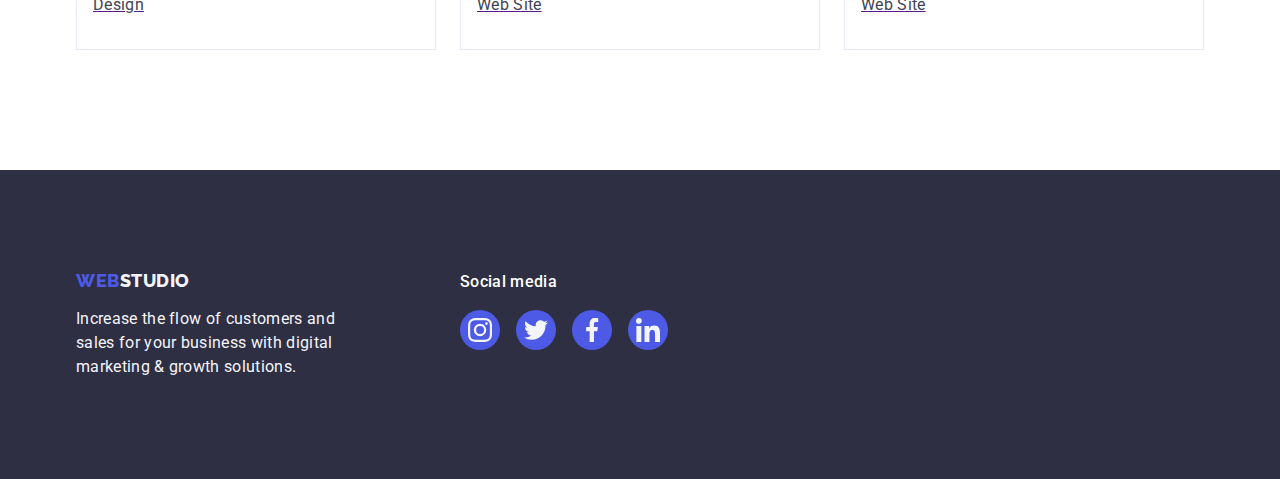
==== commit aa242b0c: "end" ====
--- a/portfolio.html
+++ b/portfolio.html
@@ -90,7 +90,7 @@
 
           <ul class="flex-container-portfolio list link">
             <li class="flex-items-portfolio link">
-              <a class="link-a"
+              <a href="" class="link-a"
                 ><img
                   class="link"
                   src="./images/portfolio/img-4.jpg"
@@ -108,7 +108,7 @@
             </li>
 
             <li class="flex-items-portfolio link">
-              <a class="link-a"
+              <a href="" class="link-a"
                 ><img
                   class="link"
                   src="./images/portfolio/img-5.jpg"
@@ -124,7 +124,7 @@
             </li>
 
             <li class="flex-items-portfolio link">
-              <a class="link-a">
+              <a href="" class="link-a">
                 <img
                   class="link"
                   src="./images/portfolio/img-6.jpg"
@@ -141,7 +141,7 @@
             </li>
 
             <li class="flex-items-portfolio link">
-              <a class="link-a">
+              <a href="" class="link-a">
                 <img
                   class="link"
                   src="./images/portfolio/img-7.jpg"
@@ -158,7 +158,7 @@
             </li>
 
             <li class="flex-items-portfolio link">
-              <a class="link-a">
+              <a href="" class="link-a">
                 <img
                   class="link"
                   src="./images/portfolio/img-8.jpg"
@@ -177,7 +177,7 @@
             </li>
 
             <li class="flex-items-portfolio link">
-              <a class="link-a">
+              <a href="" class="link-a">
                 <img
                   class="link"
                   src="./images/portfolio/img-9.jpg"
@@ -194,7 +194,7 @@
             </li>
 
             <li class="flex-items-portfolio link">
-              <a class="link-a">
+              <a href=""  class="link-a">
                 <img
                   class="link"
                   src="./images/portfolio/img-10.jpg"
@@ -213,7 +213,7 @@
             </li>
 
             <li class="flex-items-portfolio link">
-              <a class="link-a">
+              <a href="" class="link-a">
                 <img
                   class="link"
                   src="./images/portfolio/img-11.jpg"
@@ -230,7 +230,7 @@
             </li>
 
             <li class="flex-items-portfolio link">
-              <a class="link-a">
+              <a href="" class="link-a">
                 <img
                   class="link"
                   src="./images/portfolio/img-12.jpg"
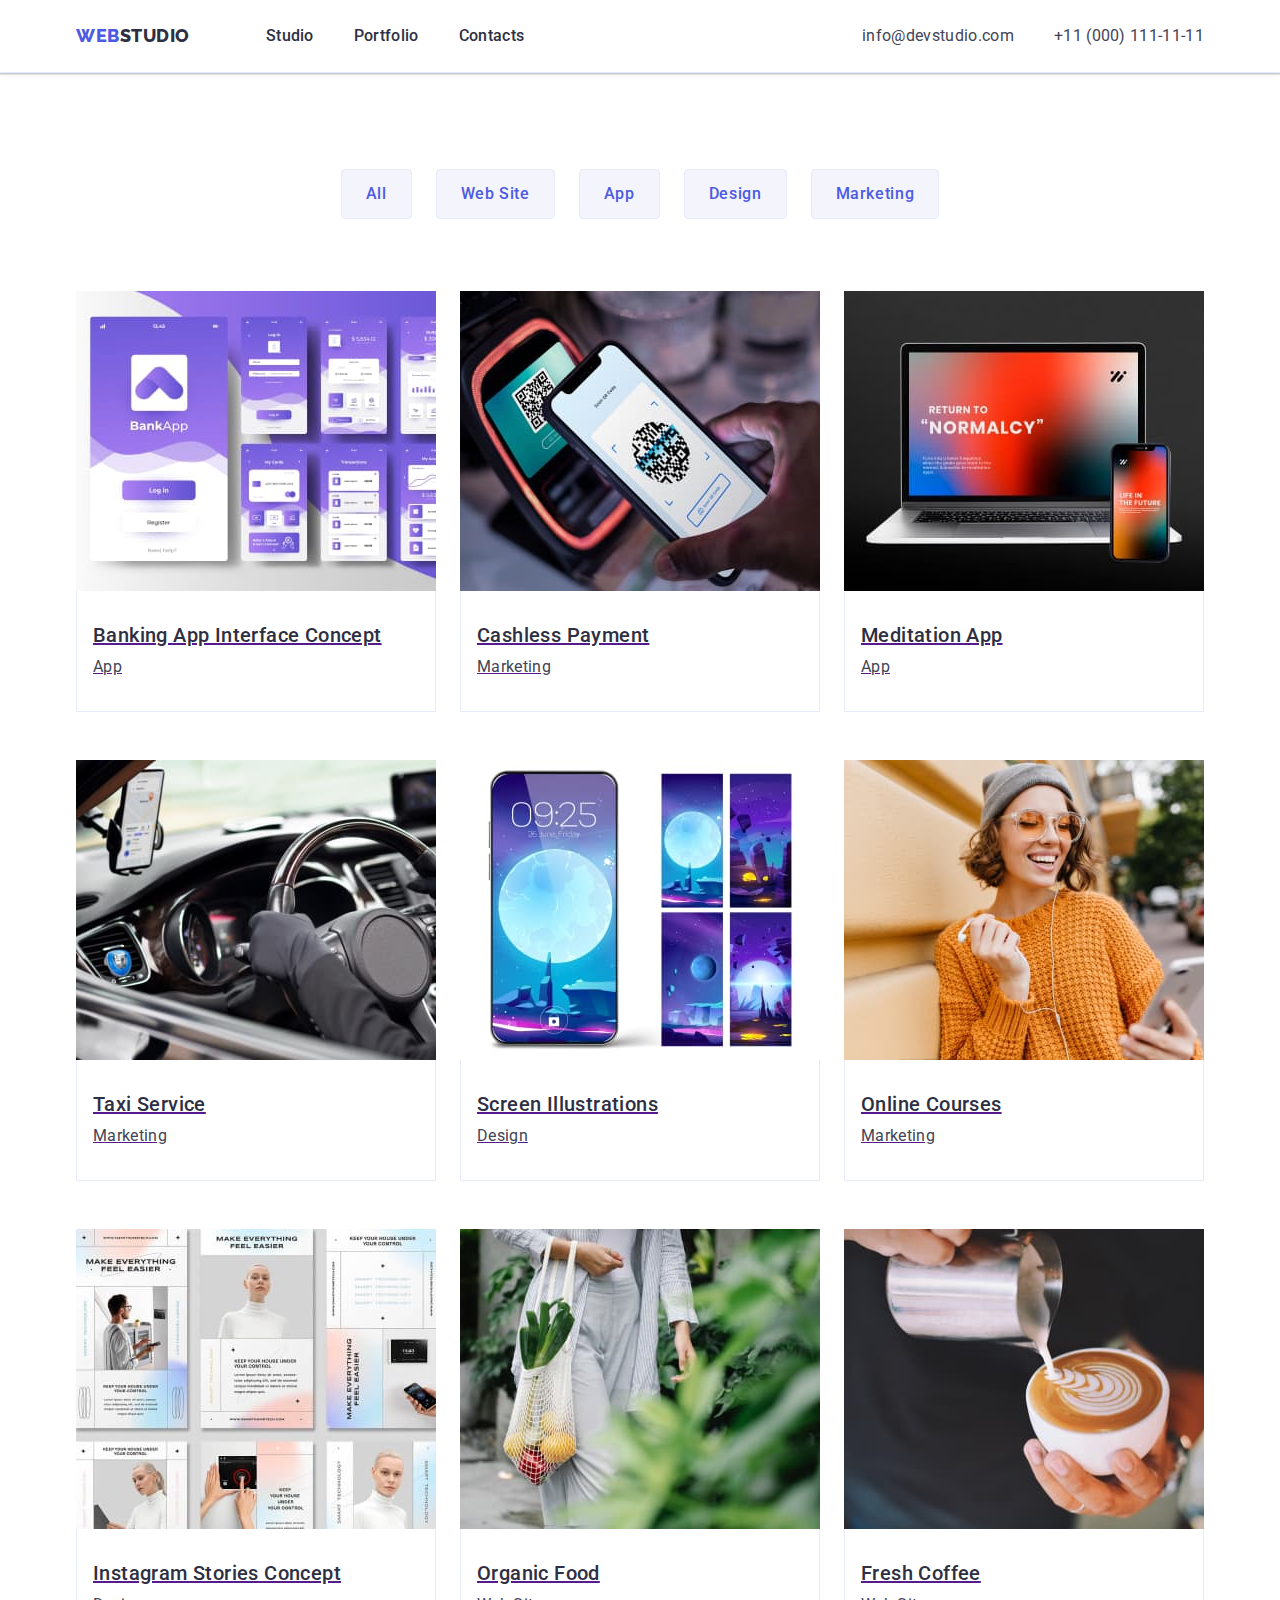
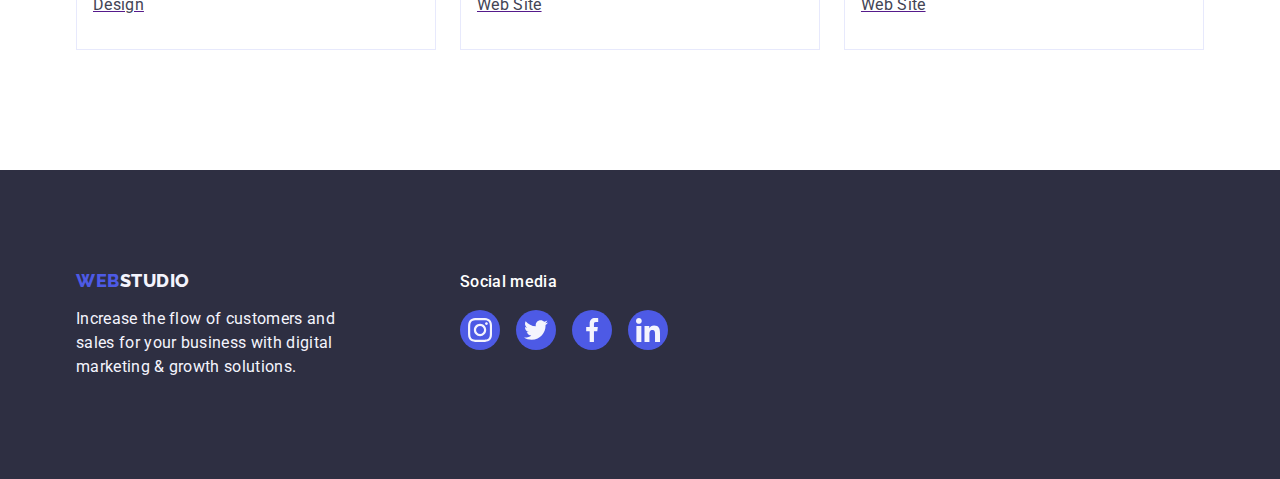
==== commit c70a8881: "icons" ====
--- a/portfolio.html
+++ b/portfolio.html
@@ -240,8 +240,8 @@
                 />
 
                 <div class="post-ht">
-                  <h2 class="post-heading menu-portfolio">Fresh Coffee</h2>
-                  <p class="portfolio-text">Web Site</p>
+                  <h2 class="post-heading menu-portfolio link">Fresh Coffee</h2>
+                  <p class="portfolio-text link">Web Site</p>
                 </div>
               </a>
             </li>
@@ -269,7 +269,7 @@
             <li class="social-network-list-item">
               <a href="" class="social-network-list-link"
                 ><svg class="social-network-list-icon" width="24" height="24">
-                  <use href="./images/icons.svg#icon-instagram-2-1"></use>
+                  <use href="./images/icons.svg#icon-instagram"></use>
                 </svg>
               </a>
             </li>
@@ -277,7 +277,7 @@
             <li class="social-network-list-item">
               <a href="" class="social-network-list-link"
                 ><svg class="social-network-list-icon" width="24" height="24">
-                  <use href="./images/icons.svg#icon-twitter-1-1"></use>
+                  <use href="./images/icons.svg#icon-twitter"></use>
                 </svg>
               </a>
             </li>
@@ -285,7 +285,7 @@
             <li class="social-network-list-item">
               <a href="" class="social-network-list-link"
                 ><svg class="social-network-list-icon" width="24" height="24">
-                  <use href="./images/icons.svg#icon-facebook-1-1"></use>
+                  <use href="./images/icons.svg#icon-facebook"></use>
                 </svg>
               </a>
             </li>
@@ -293,7 +293,7 @@
             <li class="social-network-list-item">
               <a href="" class="social-network-list-link"
                 ><svg class="social-network-list-icon" width="24" height="24">
-                  <use href="./images/icons.svg#icon-linkedin-1-1"></use>
+                  <use href="./images/icons.svg#icon-linkedin"></use>
                 </svg>
               </a>
             </li>
--- a/css/styles.css
+++ b/css/styles.css
@@ -373,12 +373,17 @@
   gap: 24px;
 }
 
-.social-list-link {
-  display: flex;
-  justify-content: center;
-  align-items: center;
+.social-list-item {
   width: 40px;
   height: 40px;
+}
+
+.social-list-link {
+  display: flex;
+  justify-content: center;
+  align-items: center;
+  width: 100%;
+  height: 100%;
   border-radius: 50%;
   background-color: #4d5ae5;
 }
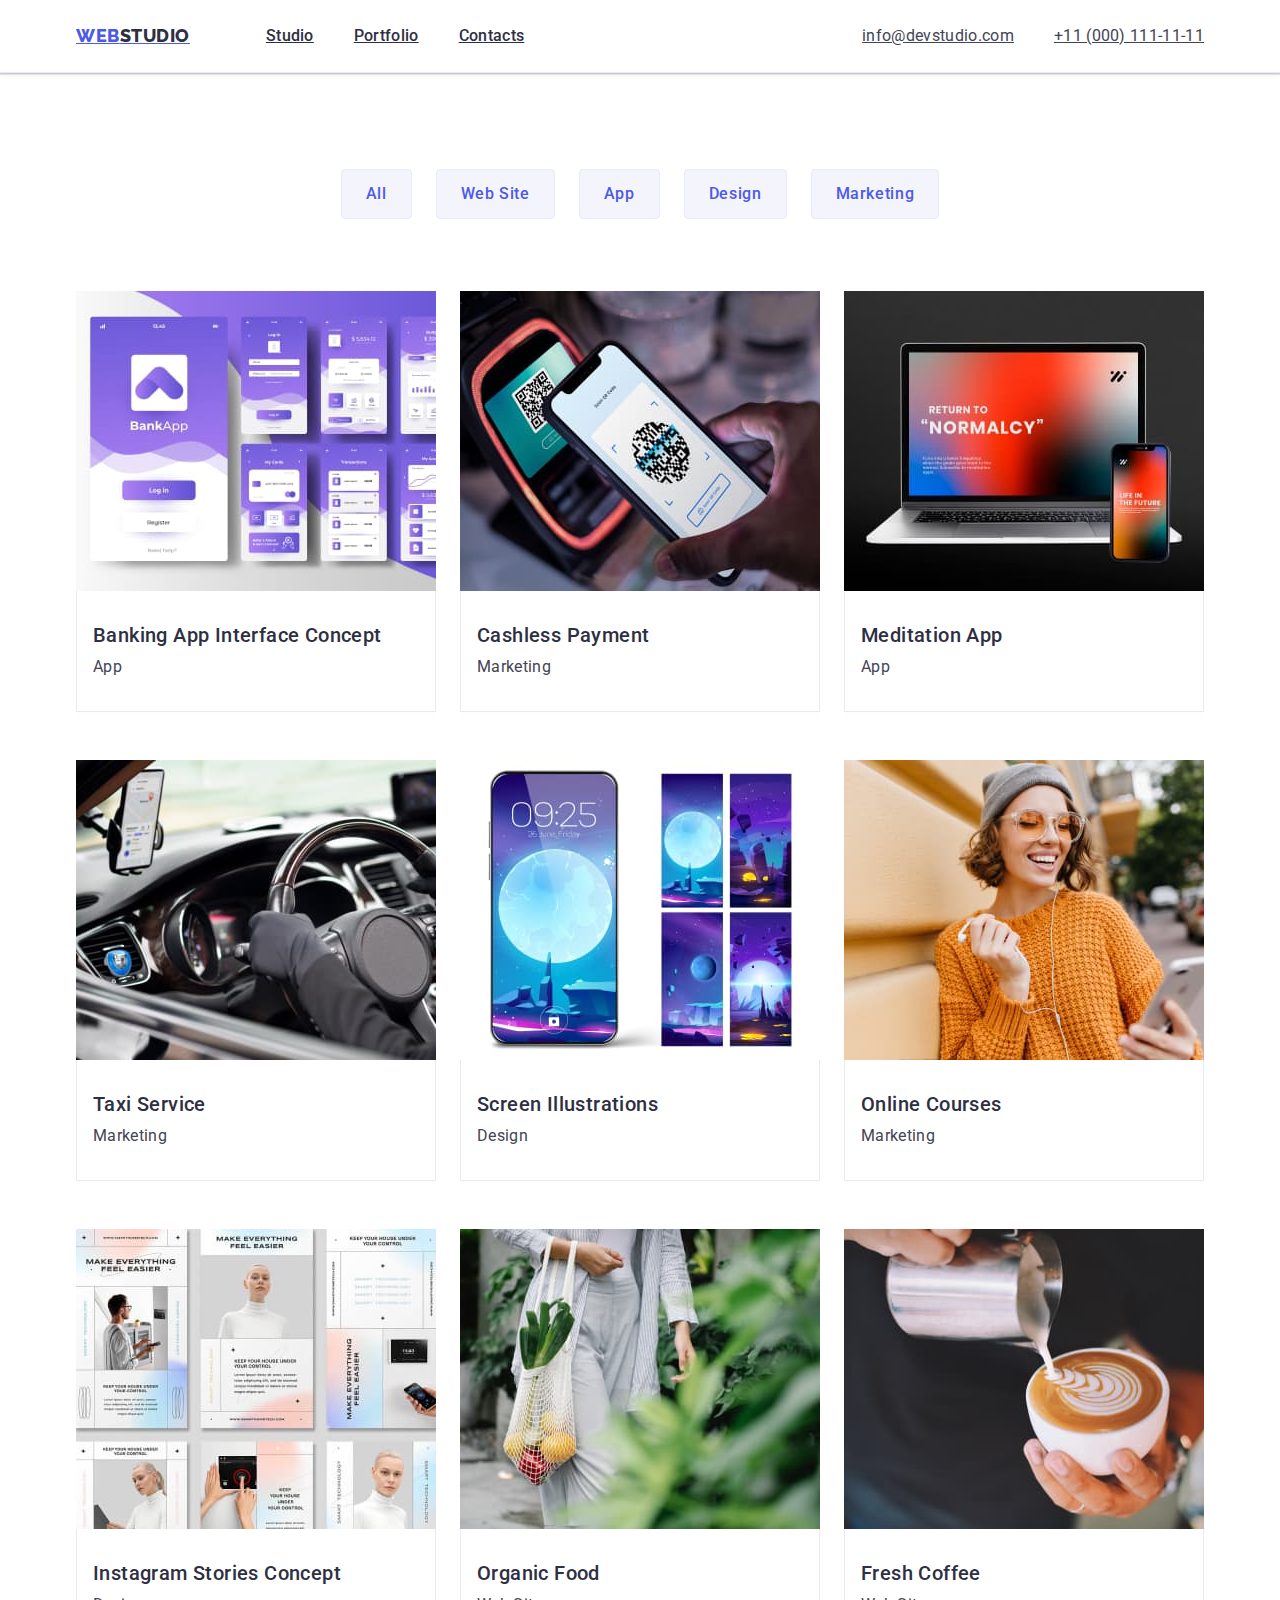
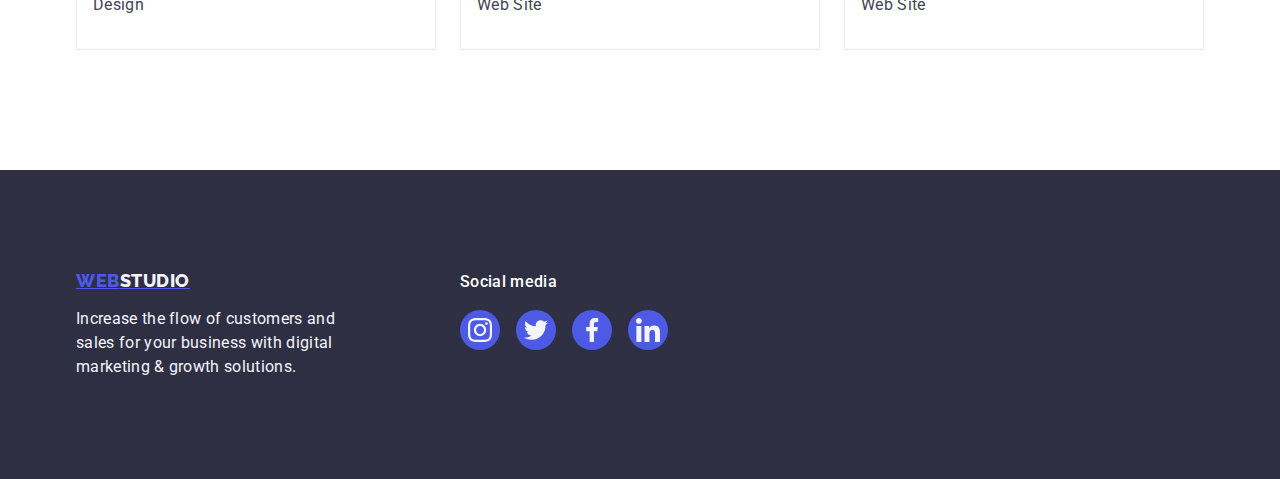
==== commit f7c14afb: "end" ====
--- a/portfolio.html
+++ b/portfolio.html
@@ -229,7 +229,7 @@
               </a>
             </li>
 
-            <li class="flex-items-portfolio link">
+            <li class="flex-items-portfolio">
               <a href="" class="link-a">
                 <img
                   class="link"
@@ -240,8 +240,8 @@
                 />
 
                 <div class="post-ht">
-                  <h2 class="post-heading menu-portfolio link">Fresh Coffee</h2>
-                  <p class="portfolio-text link">Web Site</p>
+                  <h2 class="post-heading menu-portfolio">Fresh Coffee</h2>
+                  <p class="portfolio-text">Web Site</p>
                 </div>
               </a>
             </li>
--- a/css/styles.css
+++ b/css/styles.css
@@ -46,7 +46,7 @@
 .list {
   list-style: none;
 }
-.link {
+.link .link-a {
   text-decoration: none;
 }
 
